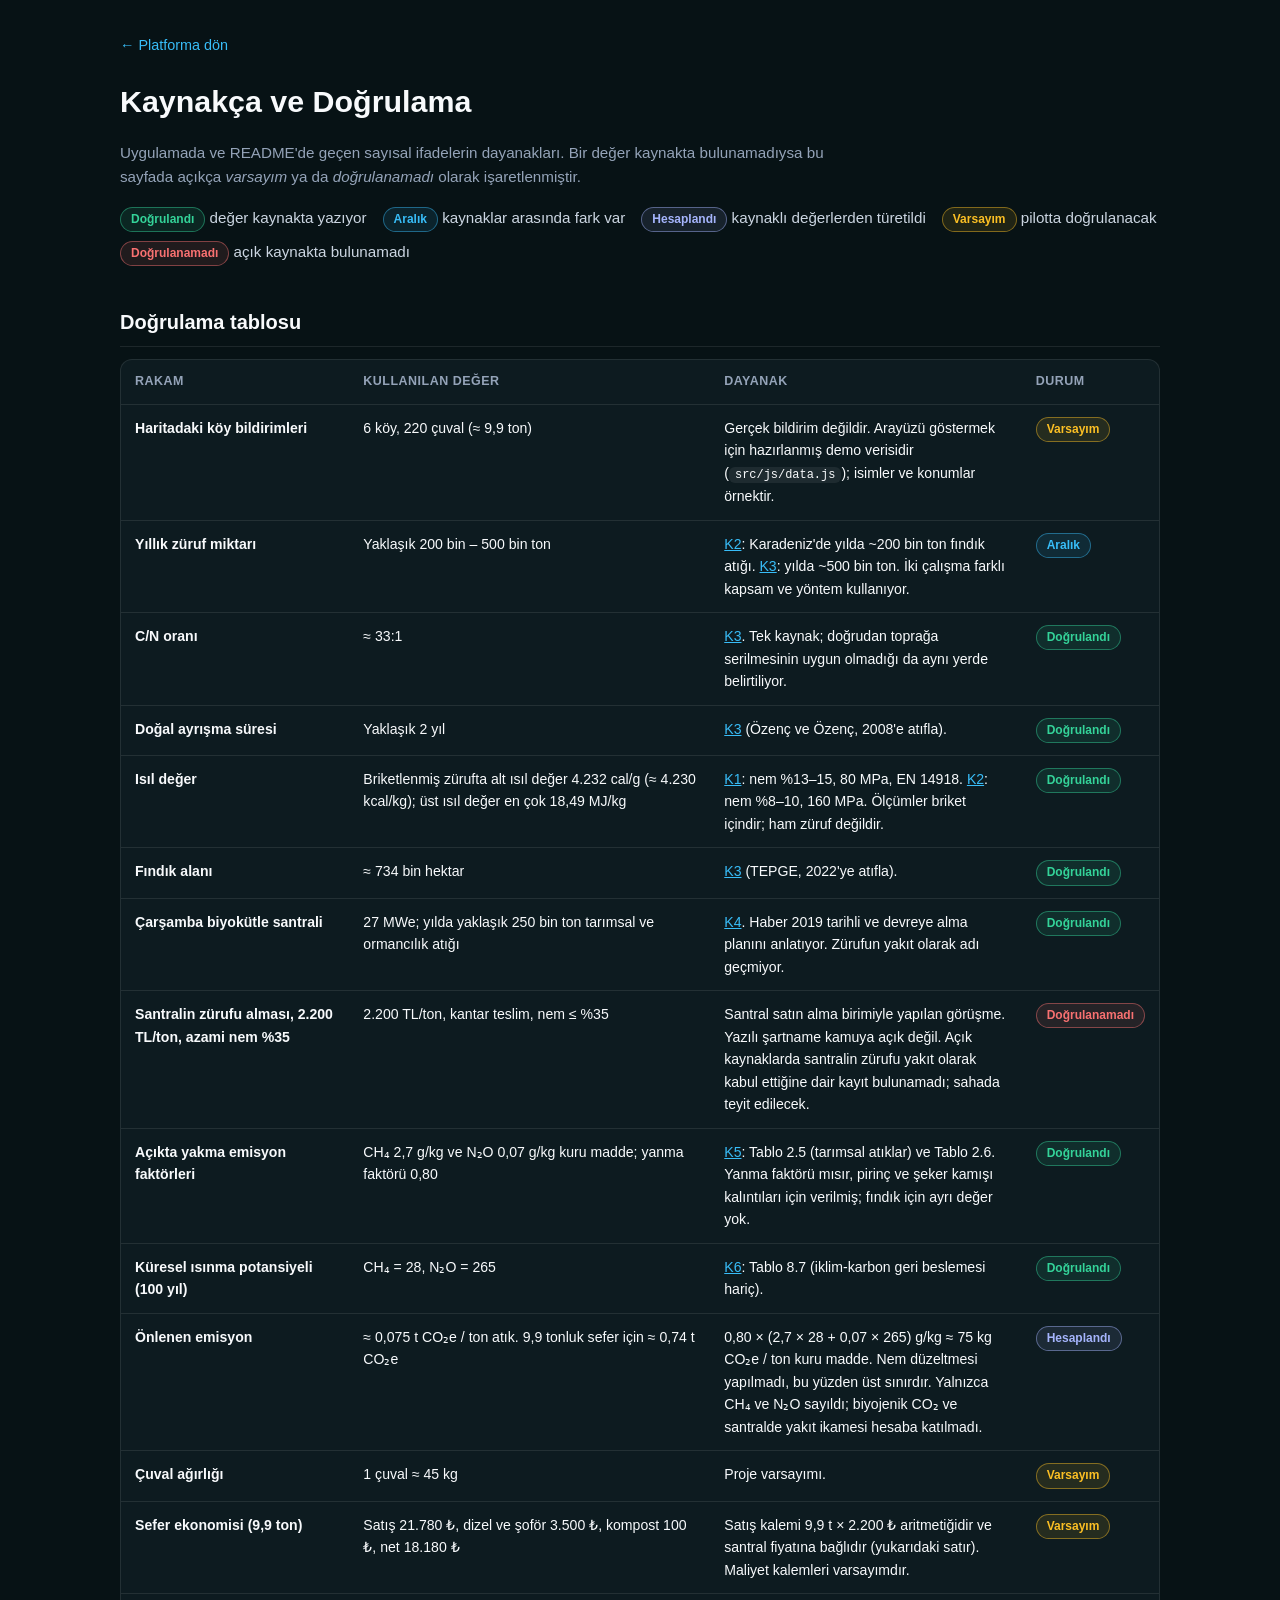
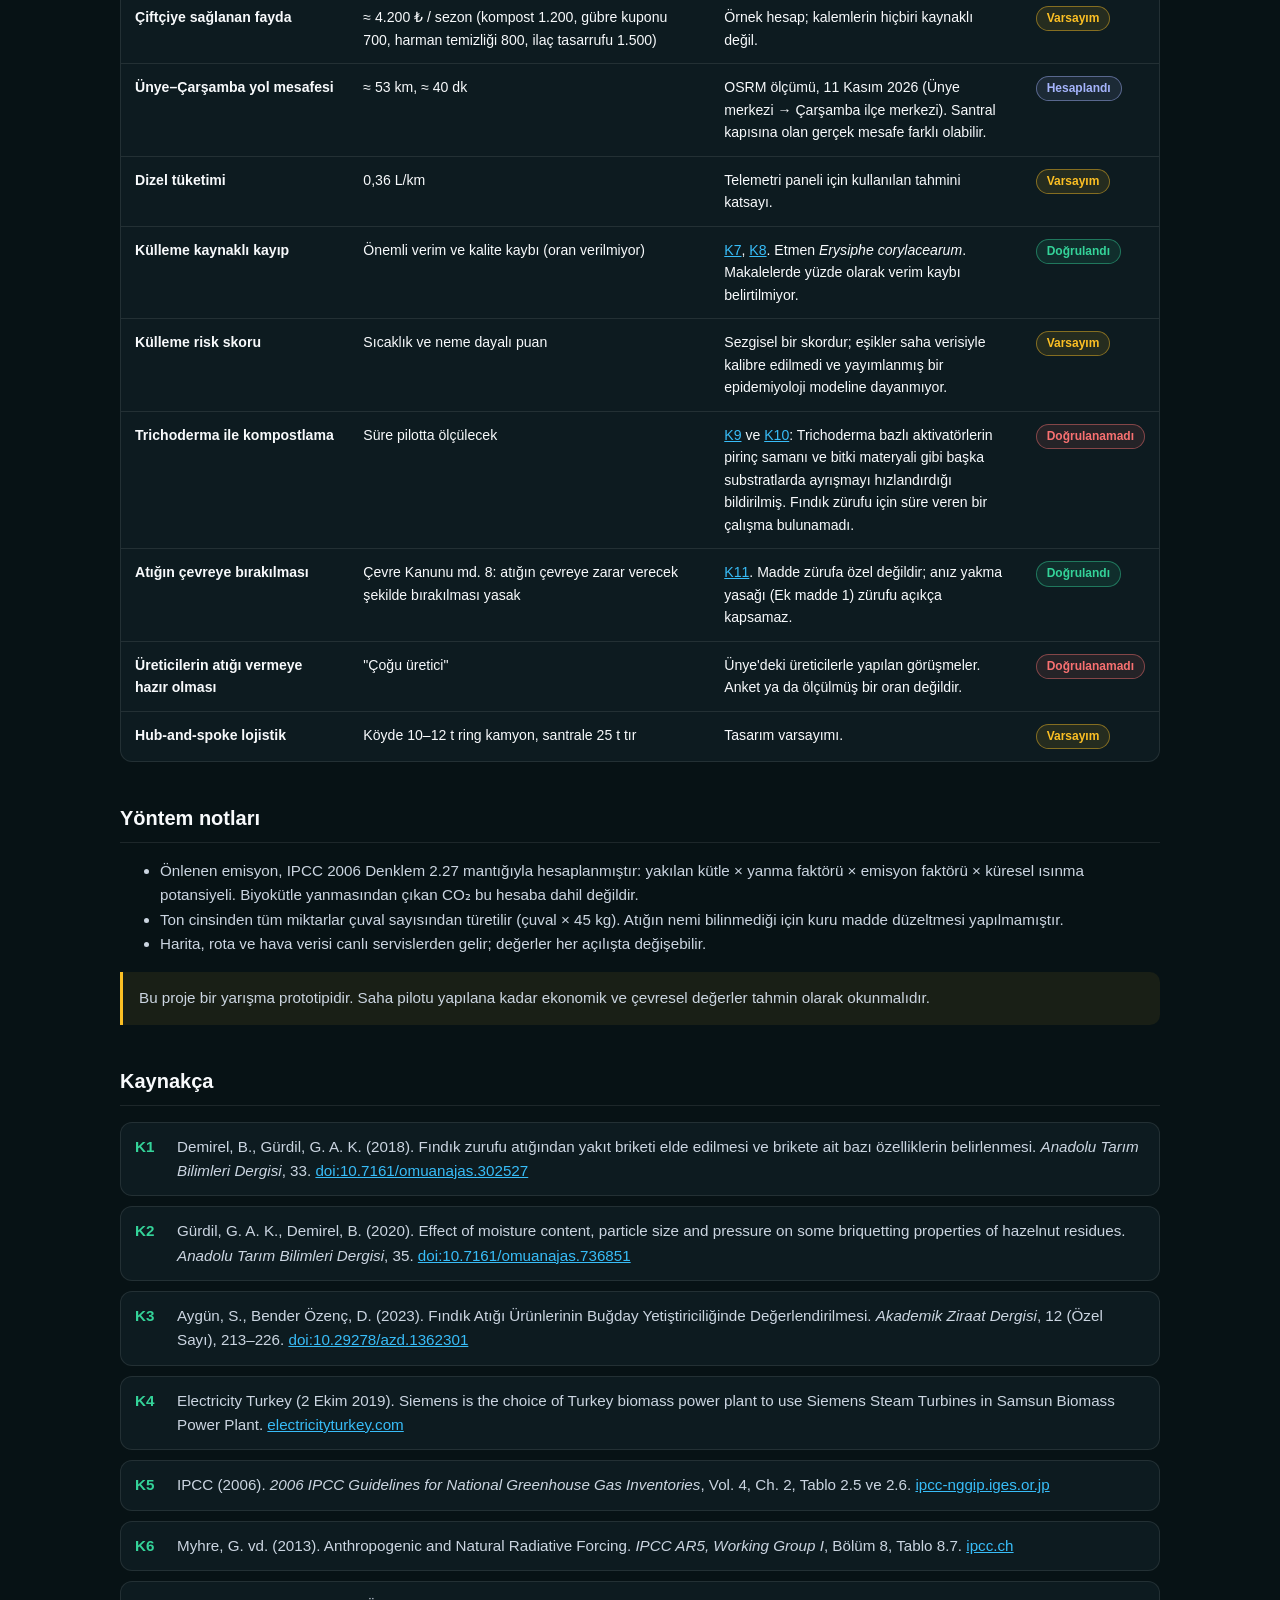
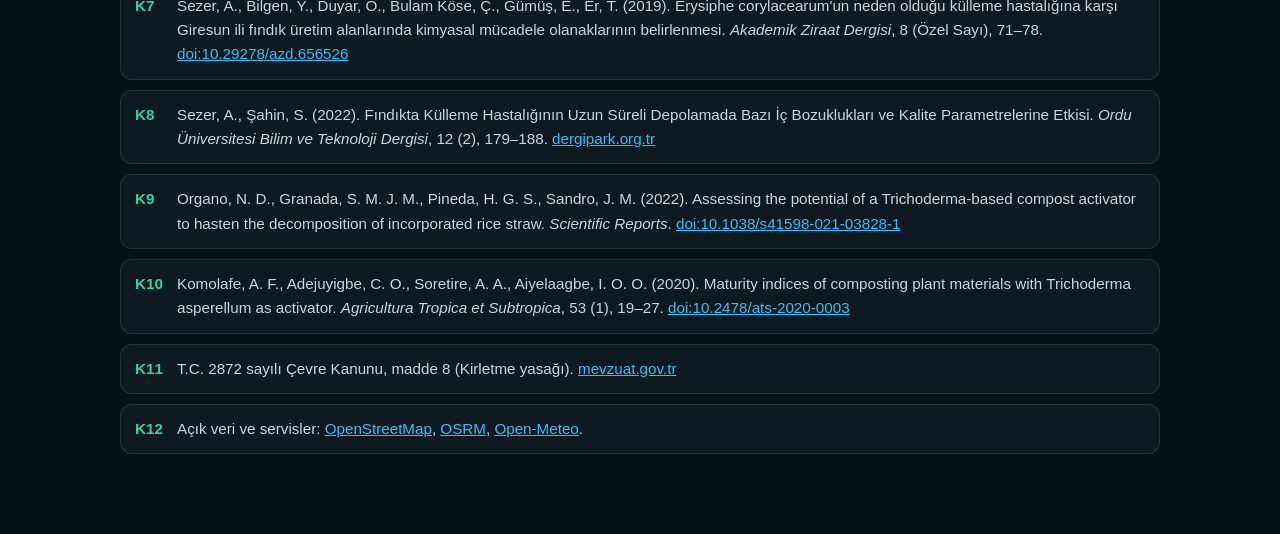
==== src/kaynakca.html @ 417356b6 "docs: add sourced references page and remove unverifiable claims Add kaynakca.html with a verificati" ====
<!DOCTYPE html>
<html lang="tr">
<head>
    <meta charset="UTF-8">
    <meta name="viewport" content="width=device-width, initial-scale=1.0">
    <title>Kaynakça ve Doğrulama | Gapçuk AI</title>
    <link rel="icon" type="image/png" href="assets/logo.png">
    <style>
        :root {
            --bg: #071215;
            --card: #0D1B20;
            --line: rgba(255, 255, 255, 0.09);
            --text: #F8FAFC;
            --muted: #94A3B8;
            --green: #34D399;
            --amber: #FBBF24;
            --blue: #38BDF8;
            --red: #F87171;
        }
        * { box-sizing: border-box; }
        body {
            margin: 0;
            background: var(--bg);
            color: var(--text);
            font-family: 'Inter', -apple-system, BlinkMacSystemFont, 'Segoe UI', Roboto, sans-serif;
            line-height: 1.6;
        }
        main { max-width: 1080px; margin: 0 auto; padding: 32px 20px 64px; }
        a { color: var(--blue); }
        .back { display: inline-block; margin-bottom: 20px; font-size: 0.9rem; text-decoration: none; }
        h1 { font-size: 1.9rem; margin: 0 0 8px; }
        h2 { font-size: 1.25rem; margin: 40px 0 12px; padding-bottom: 8px; border-bottom: 1px solid var(--line); }
        p, li { color: #CBD5E1; font-size: 0.95rem; }
        .lead { color: var(--muted); max-width: 760px; }
        .legend { display: flex; flex-wrap: wrap; gap: 8px 16px; margin: 16px 0 0; padding: 0; list-style: none; font-size: 0.85rem; }
        .table-wrap { overflow-x: auto; border: 1px solid var(--line); border-radius: 12px; background: var(--card); }
        table { width: 100%; border-collapse: collapse; min-width: 860px; }
        th, td { text-align: left; vertical-align: top; padding: 12px 14px; border-bottom: 1px solid var(--line); font-size: 0.88rem; }
        th { color: var(--muted); font-weight: 600; font-size: 0.78rem; text-transform: uppercase; letter-spacing: 0.04em; }
        tr:last-child td { border-bottom: none; }
        td:first-child { font-weight: 600; width: 22%; }
        td:nth-child(3) { width: 30%; }
        .pill { display: inline-block; padding: 2px 10px; border-radius: 999px; font-size: 0.75rem; font-weight: 700; border: 1px solid; white-space: nowrap; }
        .ok { color: var(--green); border-color: rgba(52, 211, 153, 0.45); background: rgba(52, 211, 153, 0.1); }
        .range { color: var(--blue); border-color: rgba(56, 189, 248, 0.45); background: rgba(56, 189, 248, 0.1); }
        .calc { color: #A5B4FC; border-color: rgba(165, 180, 252, 0.45); background: rgba(165, 180, 252, 0.1); }
        .assume { color: var(--amber); border-color: rgba(251, 191, 36, 0.45); background: rgba(251, 191, 36, 0.1); }
        .no { color: var(--red); border-color: rgba(248, 113, 113, 0.45); background: rgba(248, 113, 113, 0.1); }
        .refs { padding-left: 0; list-style: none; counter-reset: ref; }
        .refs li { position: relative; padding: 12px 14px 12px 56px; margin-bottom: 10px; background: var(--card); border: 1px solid var(--line); border-radius: 12px; }
        .refs li::before { counter-increment: ref; content: "K" counter(ref); position: absolute; left: 14px; top: 12px; font-weight: 700; color: var(--green); }
        .refs li:target { border-color: var(--green); }
        code { background: rgba(255, 255, 255, 0.07); padding: 1px 6px; border-radius: 6px; font-size: 0.85em; }
        .note { padding: 14px 16px; border-left: 3px solid var(--amber); background: rgba(251, 191, 36, 0.07); border-radius: 0 10px 10px 0; }
    </style>
</head>
<body>
<main>
    <a class="back" href="index.html">&larr; Platforma dön</a>
    <h1>Kaynakça ve Doğrulama</h1>
    <p class="lead">Uygulamada ve README'de geçen sayısal ifadelerin dayanakları. Bir değer kaynakta bulunamadıysa bu sayfada açıkça <em>varsayım</em> ya da <em>doğrulanamadı</em> olarak işaretlenmiştir.</p>

    <ul class="legend">
        <li><span class="pill ok">Doğrulandı</span> değer kaynakta yazıyor</li>
        <li><span class="pill range">Aralık</span> kaynaklar arasında fark var</li>
        <li><span class="pill calc">Hesaplandı</span> kaynaklı değerlerden türetildi</li>
        <li><span class="pill assume">Varsayım</span> pilotta doğrulanacak</li>
        <li><span class="pill no">Doğrulanamadı</span> açık kaynakta bulunamadı</li>
    </ul>

    <h2>Doğrulama tablosu</h2>
    <div class="table-wrap">
        <table>
            <thead>
                <tr><th>Rakam</th><th>Kullanılan değer</th><th>Dayanak</th><th>Durum</th></tr>
            </thead>
            <tbody>
                <tr id="d-demo">
                    <td>Haritadaki köy bildirimleri</td>
                    <td>6 köy, 220 çuval (≈ 9,9 ton)</td>
                    <td>Gerçek bildirim değildir. Arayüzü göstermek için hazırlanmış demo verisidir (<code>src/js/data.js</code>); isimler ve konumlar örnektir.</td>
                    <td><span class="pill assume">Varsayım</span></td>
                </tr>
                <tr id="d-miktar">
                    <td>Yıllık züruf miktarı</td>
                    <td>Yaklaşık 200 bin – 500 bin ton</td>
                    <td><a href="#k2">K2</a>: Karadeniz'de yılda ~200 bin ton fındık atığı. <a href="#k3">K3</a>: yılda ~500 bin ton. İki çalışma farklı kapsam ve yöntem kullanıyor.</td>
                    <td><span class="pill range">Aralık</span></td>
                </tr>
                <tr id="d-cn">
                    <td>C/N oranı</td>
                    <td>≈ 33:1</td>
                    <td><a href="#k3">K3</a>. Tek kaynak; doğrudan toprağa serilmesinin uygun olmadığı da aynı yerde belirtiliyor.</td>
                    <td><span class="pill ok">Doğrulandı</span></td>
                </tr>
                <tr>
                    <td>Doğal ayrışma süresi</td>
                    <td>Yaklaşık 2 yıl</td>
                    <td><a href="#k3">K3</a> (Özenç ve Özenç, 2008'e atıfla).</td>
                    <td><span class="pill ok">Doğrulandı</span></td>
                </tr>
                <tr id="d-isil">
                    <td>Isıl değer</td>
                    <td>Briketlenmiş zürufta alt ısıl değer 4.232 cal/g (≈ 4.230 kcal/kg); üst ısıl değer en çok 18,49 MJ/kg</td>
                    <td><a href="#k1">K1</a>: nem %13–15, 80 MPa, EN 14918. <a href="#k2">K2</a>: nem %8–10, 160 MPa. Ölçümler briket içindir; ham züruf değildir.</td>
                    <td><span class="pill ok">Doğrulandı</span></td>
                </tr>
                <tr>
                    <td>Fındık alanı</td>
                    <td>≈ 734 bin hektar</td>
                    <td><a href="#k3">K3</a> (TEPGE, 2022'ye atıfla).</td>
                    <td><span class="pill ok">Doğrulandı</span></td>
                </tr>
                <tr id="d-santral">
                    <td>Çarşamba biyokütle santrali</td>
                    <td>27 MWe; yılda yaklaşık 250 bin ton tarımsal ve ormancılık atığı</td>
                    <td><a href="#k4">K4</a>. Haber 2019 tarihli ve devreye alma planını anlatıyor. Zürufun yakıt olarak adı geçmiyor.</td>
                    <td><span class="pill ok">Doğrulandı</span></td>
                </tr>
                <tr id="d-fiyat">
                    <td>Santralin zürufu alması, 2.200 TL/ton, azami nem %35</td>
                    <td>2.200 TL/ton, kantar teslim, nem ≤ %35</td>
                    <td>Santral satın alma birimiyle yapılan görüşme. Yazılı şartname kamuya açık değil. Açık kaynaklarda santralin zürufu yakıt olarak kabul ettiğine dair kayıt bulunamadı; sahada teyit edilecek.</td>
                    <td><span class="pill no">Doğrulanamadı</span></td>
                </tr>
                <tr id="d-emisyon">
                    <td>Açıkta yakma emisyon faktörleri</td>
                    <td>CH₄ 2,7 g/kg ve N₂O 0,07 g/kg kuru madde; yanma faktörü 0,80</td>
                    <td><a href="#k5">K5</a>: Tablo 2.5 (tarımsal atıklar) ve Tablo 2.6. Yanma faktörü mısır, pirinç ve şeker kamışı kalıntıları için verilmiş; fındık için ayrı değer yok.</td>
                    <td><span class="pill ok">Doğrulandı</span></td>
                </tr>
                <tr>
                    <td>Küresel ısınma potansiyeli (100 yıl)</td>
                    <td>CH₄ = 28, N₂O = 265</td>
                    <td><a href="#k6">K6</a>: Tablo 8.7 (iklim-karbon geri beslemesi hariç).</td>
                    <td><span class="pill ok">Doğrulandı</span></td>
                </tr>
                <tr id="d-co2">
                    <td>Önlenen emisyon</td>
                    <td>≈ 0,075 t CO₂e / ton atık. 9,9 tonluk sefer için ≈ 0,74 t CO₂e</td>
                    <td>0,80 × (2,7 × 28 + 0,07 × 265) g/kg ≈ 75 kg CO₂e / ton kuru madde. Nem düzeltmesi yapılmadı, bu yüzden üst sınırdır. Yalnızca CH₄ ve N₂O sayıldı; biyojenik CO₂ ve santralde yakıt ikamesi hesaba katılmadı.</td>
                    <td><span class="pill calc">Hesaplandı</span></td>
                </tr>
                <tr>
                    <td>Çuval ağırlığı</td>
                    <td>1 çuval ≈ 45 kg</td>
                    <td>Proje varsayımı.</td>
                    <td><span class="pill assume">Varsayım</span></td>
                </tr>
                <tr id="d-ekonomi">
                    <td>Sefer ekonomisi (9,9 ton)</td>
                    <td>Satış 21.780 ₺, dizel ve şoför 3.500 ₺, kompost 100 ₺, net 18.180 ₺</td>
                    <td>Satış kalemi 9,9 t × 2.200 ₺ aritmetiğidir ve santral fiyatına bağlıdır (yukarıdaki satır). Maliyet kalemleri varsayımdır.</td>
                    <td><span class="pill assume">Varsayım</span></td>
                </tr>
                <tr>
                    <td>Çiftçiye sağlanan fayda</td>
                    <td>≈ 4.200 ₺ / sezon (kompost 1.200, gübre kuponu 700, harman temizliği 800, ilaç tasarrufu 1.500)</td>
                    <td>Örnek hesap; kalemlerin hiçbiri kaynaklı değil.</td>
                    <td><span class="pill assume">Varsayım</span></td>
                </tr>
                <tr id="d-mesafe">
                    <td>Ünye–Çarşamba yol mesafesi</td>
                    <td>≈ 53 km, ≈ 40 dk</td>
                    <td>OSRM ölçümü, 11 Kasım 2026 (Ünye merkezi → Çarşamba ilçe merkezi). Santral kapısına olan gerçek mesafe farklı olabilir.</td>
                    <td><span class="pill calc">Hesaplandı</span></td>
                </tr>
                <tr>
                    <td>Dizel tüketimi</td>
                    <td>0,36 L/km</td>
                    <td>Telemetri paneli için kullanılan tahmini katsayı.</td>
                    <td><span class="pill assume">Varsayım</span></td>
                </tr>
                <tr id="d-kulleme">
                    <td>Külleme kaynaklı kayıp</td>
                    <td>Önemli verim ve kalite kaybı (oran verilmiyor)</td>
                    <td><a href="#k7">K7</a>, <a href="#k8">K8</a>. Etmen <i>Erysiphe corylacearum</i>. Makalelerde yüzde olarak verim kaybı belirtilmiyor.</td>
                    <td><span class="pill ok">Doğrulandı</span></td>
                </tr>
                <tr>
                    <td>Külleme risk skoru</td>
                    <td>Sıcaklık ve neme dayalı puan</td>
                    <td>Sezgisel bir skordur; eşikler saha verisiyle kalibre edilmedi ve yayımlanmış bir epidemiyoloji modeline dayanmıyor.</td>
                    <td><span class="pill assume">Varsayım</span></td>
                </tr>
                <tr id="d-trichoderma">
                    <td>Trichoderma ile kompostlama</td>
                    <td>Süre pilotta ölçülecek</td>
                    <td><a href="#k9">K9</a> ve <a href="#k10">K10</a>: Trichoderma bazlı aktivatörlerin pirinç samanı ve bitki materyali gibi başka substratlarda ayrışmayı hızlandırdığı bildirilmiş. Fındık zürufu için süre veren bir çalışma bulunamadı.</td>
                    <td><span class="pill no">Doğrulanamadı</span></td>
                </tr>
                <tr>
                    <td>Atığın çevreye bırakılması</td>
                    <td>Çevre Kanunu md. 8: atığın çevreye zarar verecek şekilde bırakılması yasak</td>
                    <td><a href="#k11">K11</a>. Madde zürufa özel değildir; anız yakma yasağı (Ek madde 1) zürufu açıkça kapsamaz.</td>
                    <td><span class="pill ok">Doğrulandı</span></td>
                </tr>
                <tr>
                    <td>Üreticilerin atığı vermeye hazır olması</td>
                    <td>"Çoğu üretici"</td>
                    <td>Ünye'deki üreticilerle yapılan görüşmeler. Anket ya da ölçülmüş bir oran değildir.</td>
                    <td><span class="pill no">Doğrulanamadı</span></td>
                </tr>
                <tr>
                    <td>Hub-and-spoke lojistik</td>
                    <td>Köyde 10–12 t ring kamyon, santrale 25 t tır</td>
                    <td>Tasarım varsayımı.</td>
                    <td><span class="pill assume">Varsayım</span></td>
                </tr>
            </tbody>
        </table>
    </div>

    <h2>Yöntem notları</h2>
    <ul>
        <li>Önlenen emisyon, IPCC 2006 Denklem 2.27 mantığıyla hesaplanmıştır: yakılan kütle × yanma faktörü × emisyon faktörü × küresel ısınma potansiyeli. Biyokütle yanmasından çıkan CO₂ bu hesaba dahil değildir.</li>
        <li>Ton cinsinden tüm miktarlar çuval sayısından türetilir (çuval × 45 kg). Atığın nemi bilinmediği için kuru madde düzeltmesi yapılmamıştır.</li>
        <li>Harita, rota ve hava verisi canlı servislerden gelir; değerler her açılışta değişebilir.</li>
    </ul>

    <p class="note">Bu proje bir yarışma prototipidir. Saha pilotu yapılana kadar ekonomik ve çevresel değerler tahmin olarak okunmalıdır.</p>

    <h2>Kaynakça</h2>
    <ol class="refs">
        <li id="k1">Demirel, B., Gürdil, G. A. K. (2018). Fındık zurufu atığından yakıt briketi elde edilmesi ve brikete ait bazı özelliklerin belirlenmesi. <i>Anadolu Tarım Bilimleri Dergisi</i>, 33. <a href="https://doi.org/10.7161/omuanajas.302527" target="_blank" rel="noopener noreferrer">doi:10.7161/omuanajas.302527</a></li>
        <li id="k2">Gürdil, G. A. K., Demirel, B. (2020). Effect of moisture content, particle size and pressure on some briquetting properties of hazelnut residues. <i>Anadolu Tarım Bilimleri Dergisi</i>, 35. <a href="https://doi.org/10.7161/omuanajas.736851" target="_blank" rel="noopener noreferrer">doi:10.7161/omuanajas.736851</a></li>
        <li id="k3">Aygün, S., Bender Özenç, D. (2023). Fındık Atığı Ürünlerinin Buğday Yetiştiriciliğinde Değerlendirilmesi. <i>Akademik Ziraat Dergisi</i>, 12 (Özel Sayı), 213–226. <a href="https://doi.org/10.29278/azd.1362301" target="_blank" rel="noopener noreferrer">doi:10.29278/azd.1362301</a></li>
        <li id="k4">Electricity Turkey (2 Ekim 2019). Siemens is the choice of Turkey biomass power plant to use Siemens Steam Turbines in Samsun Biomass Power Plant. <a href="https://www.electricityturkey.com/haber/samsun-carsamba-biyokutle-enerji-santralinde-siemens-buhar-turbinleri-kullanilecek-turkiyenin-en-buyuk-ikinci-biyokutle-santralnin-preferi-siemens-oldu-21473" target="_blank" rel="noopener noreferrer">electricityturkey.com</a></li>
        <li id="k5">IPCC (2006). <i>2006 IPCC Guidelines for National Greenhouse Gas Inventories</i>, Vol. 4, Ch. 2, Tablo 2.5 ve 2.6. <a href="https://www.ipcc-nggip.iges.or.jp/public/2006gl/vol4.html" target="_blank" rel="noopener noreferrer">ipcc-nggip.iges.or.jp</a></li>
        <li id="k6">Myhre, G. vd. (2013). Anthropogenic and Natural Radiative Forcing. <i>IPCC AR5, Working Group I</i>, Bölüm 8, Tablo 8.7. <a href="https://www.ipcc.ch/report/ar5/wg1/" target="_blank" rel="noopener noreferrer">ipcc.ch</a></li>
        <li id="k7">Sezer, A., Bilgen, Y., Duyar, Ö., Bulam Köse, Ç., Gümüş, E., Er, T. (2019). Erysiphe corylacearum'un neden olduğu külleme hastalığına karşı Giresun ili fındık üretim alanlarında kimyasal mücadele olanaklarının belirlenmesi. <i>Akademik Ziraat Dergisi</i>, 8 (Özel Sayı), 71–78. <a href="https://doi.org/10.29278/azd.656526" target="_blank" rel="noopener noreferrer">doi:10.29278/azd.656526</a></li>
        <li id="k8">Sezer, A., Şahin, S. (2022). Fındıkta Külleme Hastalığının Uzun Süreli Depolamada Bazı İç Bozuklukları ve Kalite Parametrelerine Etkisi. <i>Ordu Üniversitesi Bilim ve Teknoloji Dergisi</i>, 12 (2), 179–188. <a href="https://dergipark.org.tr/en/pub/ordubtd/article/1207968" target="_blank" rel="noopener noreferrer">dergipark.org.tr</a></li>
        <li id="k9">Organo, N. D., Granada, S. M. J. M., Pineda, H. G. S., Sandro, J. M. (2022). Assessing the potential of a Trichoderma-based compost activator to hasten the decomposition of incorporated rice straw. <i>Scientific Reports</i>. <a href="https://doi.org/10.1038/s41598-021-03828-1" target="_blank" rel="noopener noreferrer">doi:10.1038/s41598-021-03828-1</a></li>
        <li id="k10">Komolafe, A. F., Adejuyigbe, C. O., Soretire, A. A., Aiyelaagbe, I. O. O. (2020). Maturity indices of composting plant materials with Trichoderma asperellum as activator. <i>Agricultura Tropica et Subtropica</i>, 53 (1), 19–27. <a href="https://doi.org/10.2478/ats-2020-0003" target="_blank" rel="noopener noreferrer">doi:10.2478/ats-2020-0003</a></li>
        <li id="k11">T.C. 2872 sayılı Çevre Kanunu, madde 8 (Kirletme yasağı). <a href="https://www.mevzuat.gov.tr/mevzuat?MevzuatNo=2872&amp;MevzuatTur=1&amp;MevzuatTertip=5" target="_blank" rel="noopener noreferrer">mevzuat.gov.tr</a></li>
        <li id="k12">Açık veri ve servisler: <a href="https://www.openstreetmap.org/copyright" target="_blank" rel="noopener noreferrer">OpenStreetMap</a>, <a href="https://project-osrm.org/" target="_blank" rel="noopener noreferrer">OSRM</a>, <a href="https://open-meteo.com/" target="_blank" rel="noopener noreferrer">Open-Meteo</a>.</li>
    </ol>
</main>
</body>
</html>
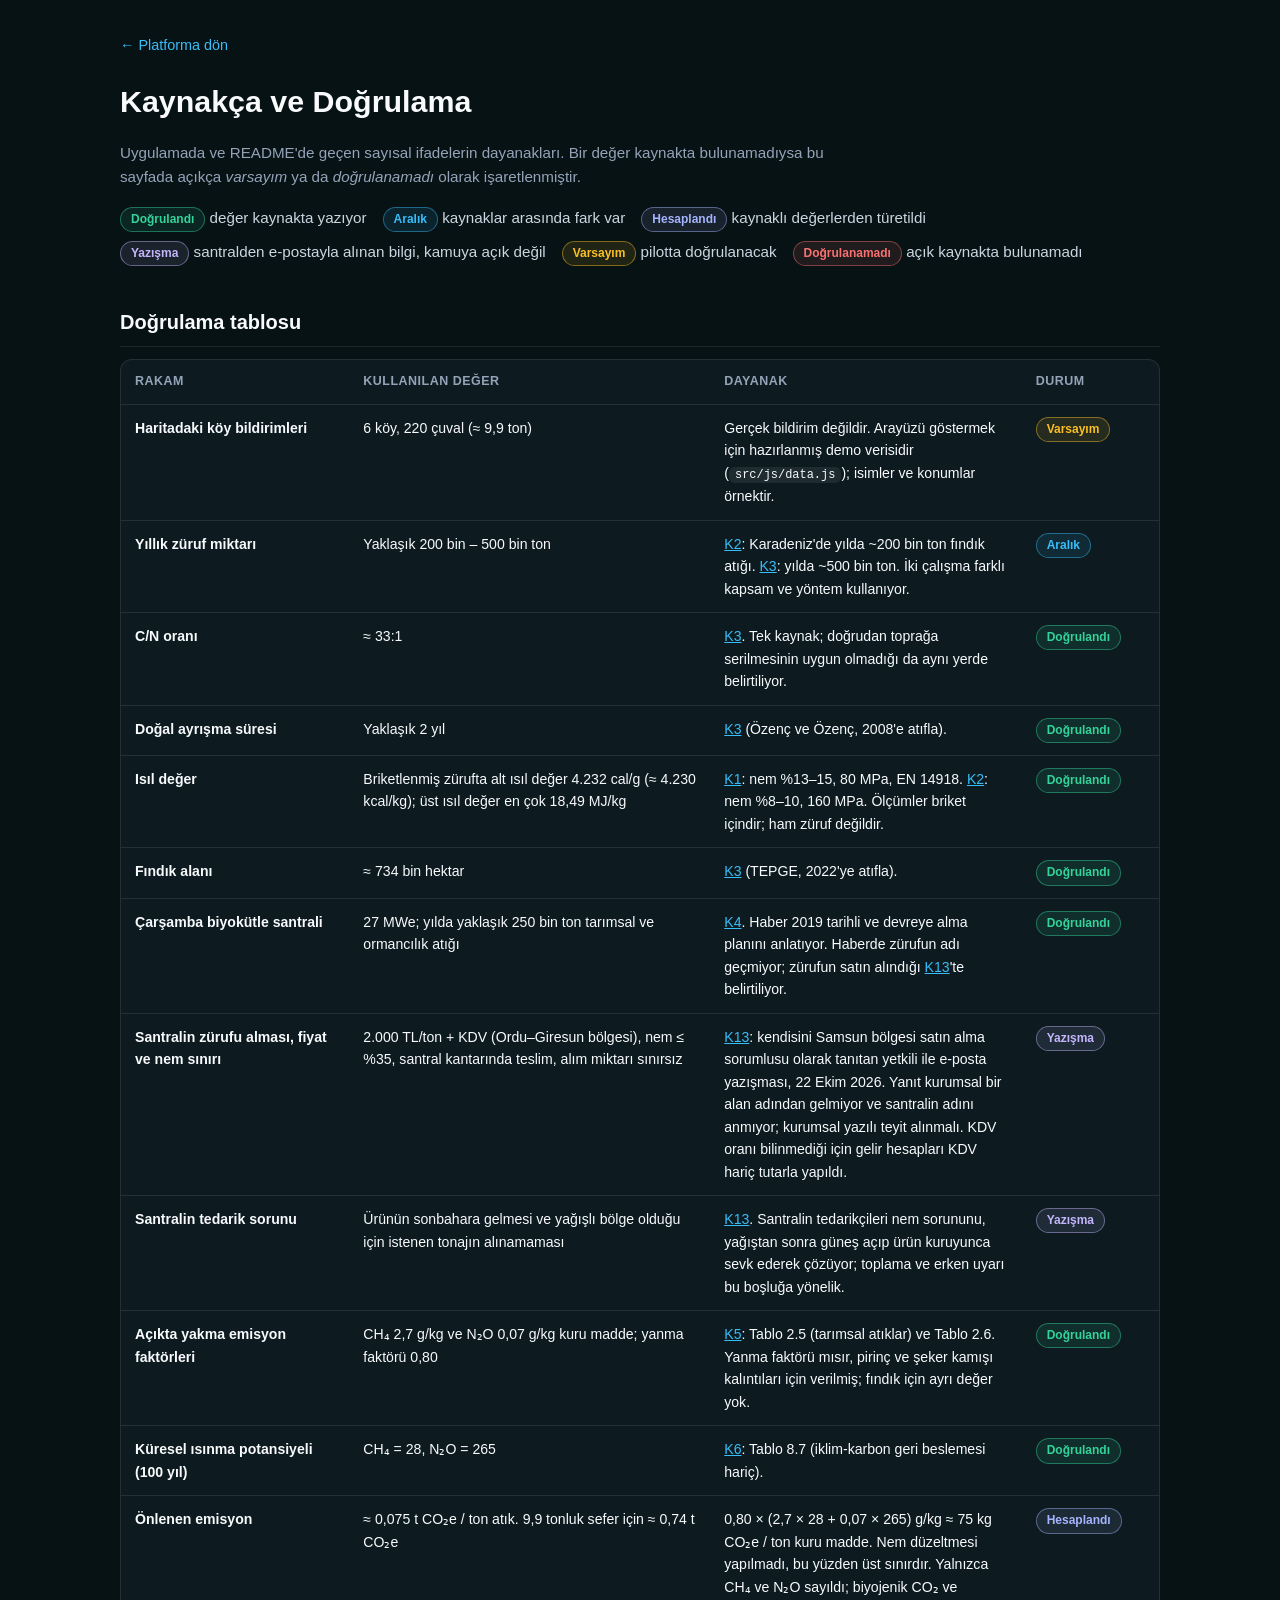
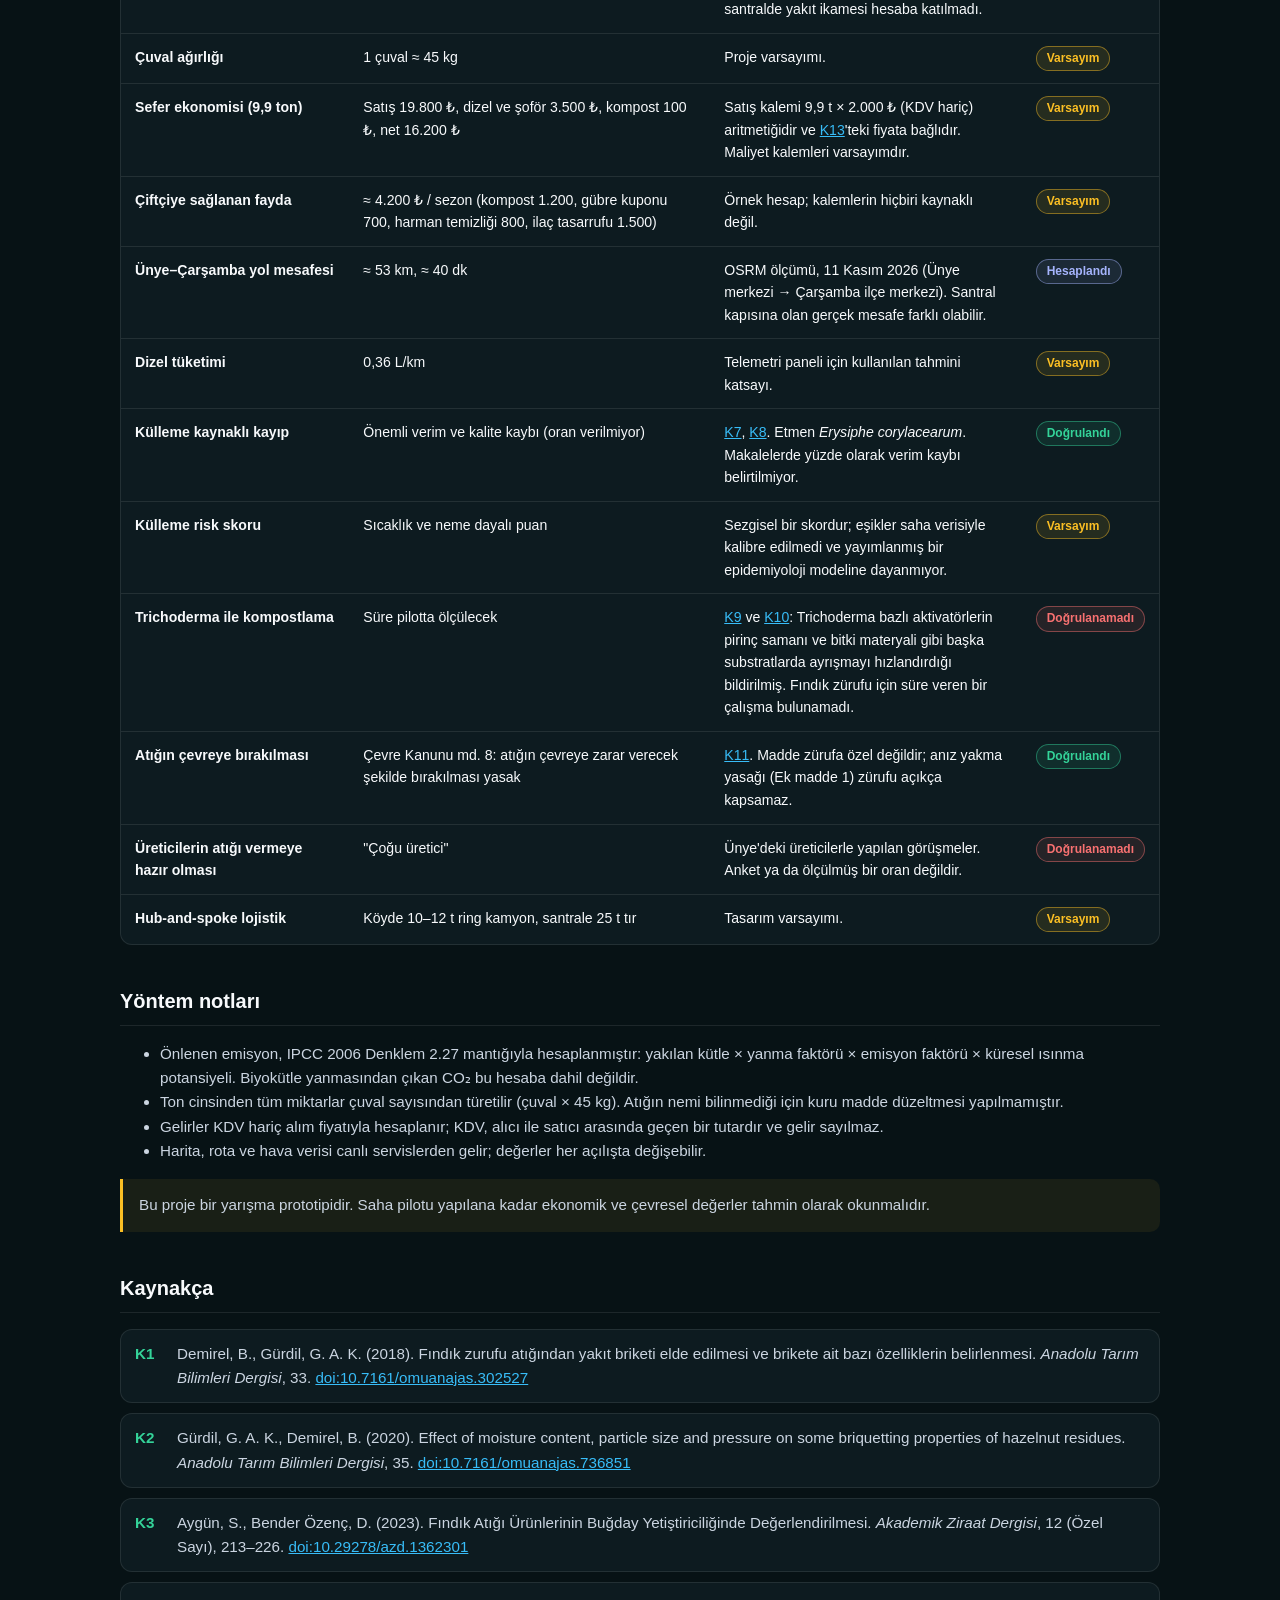
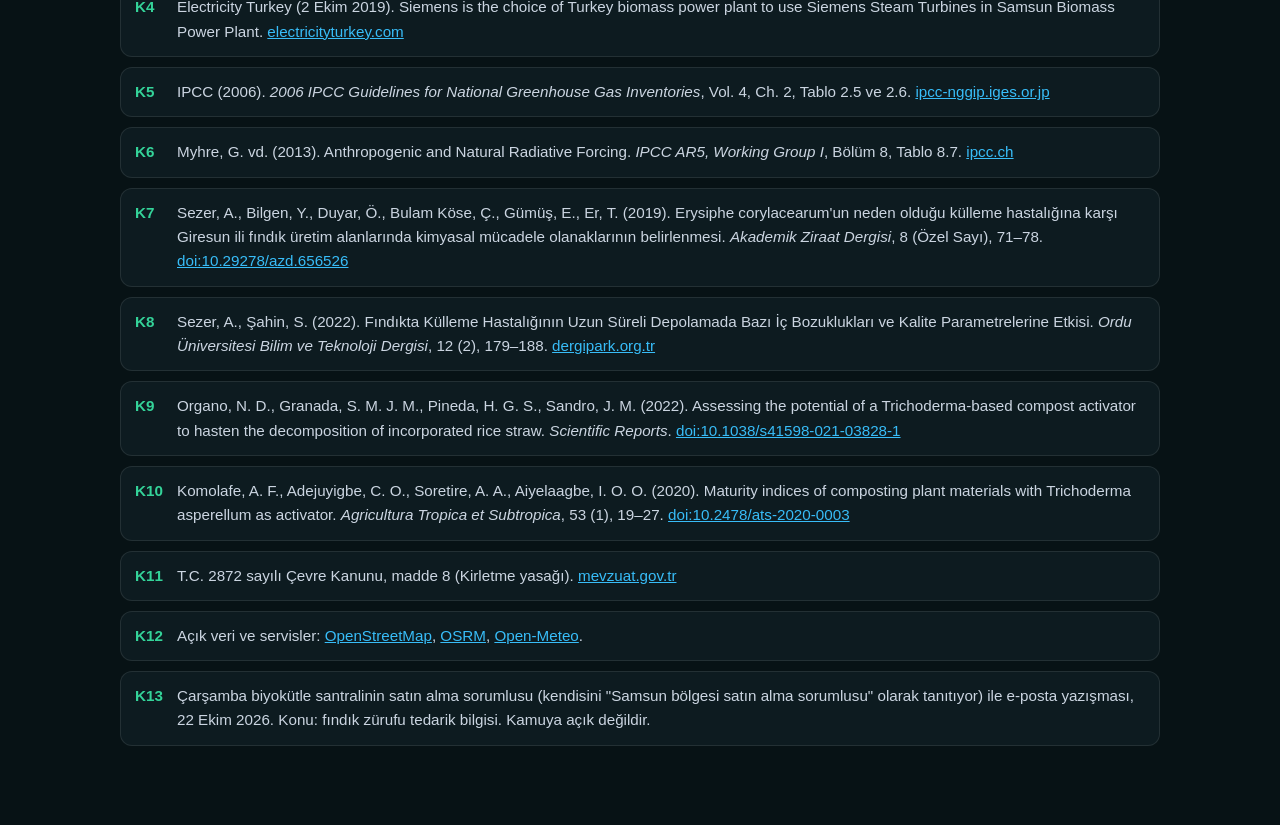
==== commit 9faf1734: "fix: use the purchase price confirmed by the plant (2,000 TL/t + VAT) The plant's purchasing contact" ====
--- a/src/kaynakca.html
+++ b/src/kaynakca.html
@@ -45,6 +45,7 @@
         .range { color: var(--blue); border-color: rgba(56, 189, 248, 0.45); background: rgba(56, 189, 248, 0.1); }
         .calc { color: #A5B4FC; border-color: rgba(165, 180, 252, 0.45); background: rgba(165, 180, 252, 0.1); }
         .assume { color: var(--amber); border-color: rgba(251, 191, 36, 0.45); background: rgba(251, 191, 36, 0.1); }
+        .mail { color: #C4B5FD; border-color: rgba(196, 181, 253, 0.45); background: rgba(196, 181, 253, 0.1); }
         .no { color: var(--red); border-color: rgba(248, 113, 113, 0.45); background: rgba(248, 113, 113, 0.1); }
         .refs { padding-left: 0; list-style: none; counter-reset: ref; }
         .refs li { position: relative; padding: 12px 14px 12px 56px; margin-bottom: 10px; background: var(--card); border: 1px solid var(--line); border-radius: 12px; }
@@ -64,6 +65,7 @@
         <li><span class="pill ok">Doğrulandı</span> değer kaynakta yazıyor</li>
         <li><span class="pill range">Aralık</span> kaynaklar arasında fark var</li>
         <li><span class="pill calc">Hesaplandı</span> kaynaklı değerlerden türetildi</li>
+        <li><span class="pill mail">Yazışma</span> santralden e-postayla alınan bilgi, kamuya açık değil</li>
         <li><span class="pill assume">Varsayım</span> pilotta doğrulanacak</li>
         <li><span class="pill no">Doğrulanamadı</span> açık kaynakta bulunamadı</li>
     </ul>
@@ -114,14 +116,20 @@
                 <tr id="d-santral">
                     <td>Çarşamba biyokütle santrali</td>
                     <td>27 MWe; yılda yaklaşık 250 bin ton tarımsal ve ormancılık atığı</td>
-                    <td><a href="#k4">K4</a>. Haber 2019 tarihli ve devreye alma planını anlatıyor. Zürufun yakıt olarak adı geçmiyor.</td>
+                    <td><a href="#k4">K4</a>. Haber 2019 tarihli ve devreye alma planını anlatıyor. Haberde zürufun adı geçmiyor; zürufun satın alındığı <a href="#k13">K13</a>'te belirtiliyor.</td>
                     <td><span class="pill ok">Doğrulandı</span></td>
                 </tr>
                 <tr id="d-fiyat">
-                    <td>Santralin zürufu alması, 2.200 TL/ton, azami nem %35</td>
-                    <td>2.200 TL/ton, kantar teslim, nem ≤ %35</td>
-                    <td>Santral satın alma birimiyle yapılan görüşme. Yazılı şartname kamuya açık değil. Açık kaynaklarda santralin zürufu yakıt olarak kabul ettiğine dair kayıt bulunamadı; sahada teyit edilecek.</td>
-                    <td><span class="pill no">Doğrulanamadı</span></td>
+                    <td>Santralin zürufu alması, fiyat ve nem sınırı</td>
+                    <td>2.000 TL/ton + KDV (Ordu–Giresun bölgesi), nem ≤ %35, santral kantarında teslim, alım miktarı sınırsız</td>
+                    <td><a href="#k13">K13</a>: kendisini Samsun bölgesi satın alma sorumlusu olarak tanıtan yetkili ile e-posta yazışması, 22 Ekim 2026. Yanıt kurumsal bir alan adından gelmiyor ve santralin adını anmıyor; kurumsal yazılı teyit alınmalı. KDV oranı bilinmediği için gelir hesapları KDV hariç tutarla yapıldı.</td>
+                    <td><span class="pill mail">Yazışma</span></td>
+                </tr>
+                <tr id="d-tedarik">
+                    <td>Santralin tedarik sorunu</td>
+                    <td>Ürünün sonbahara gelmesi ve yağışlı bölge olduğu için istenen tonajın alınamaması</td>
+                    <td><a href="#k13">K13</a>. Santralin tedarikçileri nem sorununu, yağıştan sonra güneş açıp ürün kuruyunca sevk ederek çözüyor; toplama ve erken uyarı bu boşluğa yönelik.</td>
+                    <td><span class="pill mail">Yazışma</span></td>
                 </tr>
                 <tr id="d-emisyon">
                     <td>Açıkta yakma emisyon faktörleri</td>
@@ -149,8 +157,8 @@
                 </tr>
                 <tr id="d-ekonomi">
                     <td>Sefer ekonomisi (9,9 ton)</td>
-                    <td>Satış 21.780 ₺, dizel ve şoför 3.500 ₺, kompost 100 ₺, net 18.180 ₺</td>
-                    <td>Satış kalemi 9,9 t × 2.200 ₺ aritmetiğidir ve santral fiyatına bağlıdır (yukarıdaki satır). Maliyet kalemleri varsayımdır.</td>
+                    <td>Satış 19.800 ₺, dizel ve şoför 3.500 ₺, kompost 100 ₺, net 16.200 ₺</td>
+                    <td>Satış kalemi 9,9 t × 2.000 ₺ (KDV hariç) aritmetiğidir ve <a href="#k13">K13</a>'teki fiyata bağlıdır. Maliyet kalemleri varsayımdır.</td>
                     <td><span class="pill assume">Varsayım</span></td>
                 </tr>
                 <tr>
@@ -215,6 +223,7 @@
     <ul>
         <li>Önlenen emisyon, IPCC 2006 Denklem 2.27 mantığıyla hesaplanmıştır: yakılan kütle × yanma faktörü × emisyon faktörü × küresel ısınma potansiyeli. Biyokütle yanmasından çıkan CO₂ bu hesaba dahil değildir.</li>
         <li>Ton cinsinden tüm miktarlar çuval sayısından türetilir (çuval × 45 kg). Atığın nemi bilinmediği için kuru madde düzeltmesi yapılmamıştır.</li>
+        <li>Gelirler KDV hariç alım fiyatıyla hesaplanır; KDV, alıcı ile satıcı arasında geçen bir tutardır ve gelir sayılmaz.</li>
         <li>Harita, rota ve hava verisi canlı servislerden gelir; değerler her açılışta değişebilir.</li>
     </ul>
 
@@ -234,6 +243,7 @@
         <li id="k10">Komolafe, A. F., Adejuyigbe, C. O., Soretire, A. A., Aiyelaagbe, I. O. O. (2020). Maturity indices of composting plant materials with Trichoderma asperellum as activator. <i>Agricultura Tropica et Subtropica</i>, 53 (1), 19–27. <a href="https://doi.org/10.2478/ats-2020-0003" target="_blank" rel="noopener noreferrer">doi:10.2478/ats-2020-0003</a></li>
         <li id="k11">T.C. 2872 sayılı Çevre Kanunu, madde 8 (Kirletme yasağı). <a href="https://www.mevzuat.gov.tr/mevzuat?MevzuatNo=2872&amp;MevzuatTur=1&amp;MevzuatTertip=5" target="_blank" rel="noopener noreferrer">mevzuat.gov.tr</a></li>
         <li id="k12">Açık veri ve servisler: <a href="https://www.openstreetmap.org/copyright" target="_blank" rel="noopener noreferrer">OpenStreetMap</a>, <a href="https://project-osrm.org/" target="_blank" rel="noopener noreferrer">OSRM</a>, <a href="https://open-meteo.com/" target="_blank" rel="noopener noreferrer">Open-Meteo</a>.</li>
+        <li id="k13">Çarşamba biyokütle santralinin satın alma sorumlusu (kendisini "Samsun bölgesi satın alma sorumlusu" olarak tanıtıyor) ile e-posta yazışması, 22 Ekim 2026. Konu: fındık zürufu tedarik bilgisi. Kamuya açık değildir.</li>
     </ol>
 </main>
 </body>
